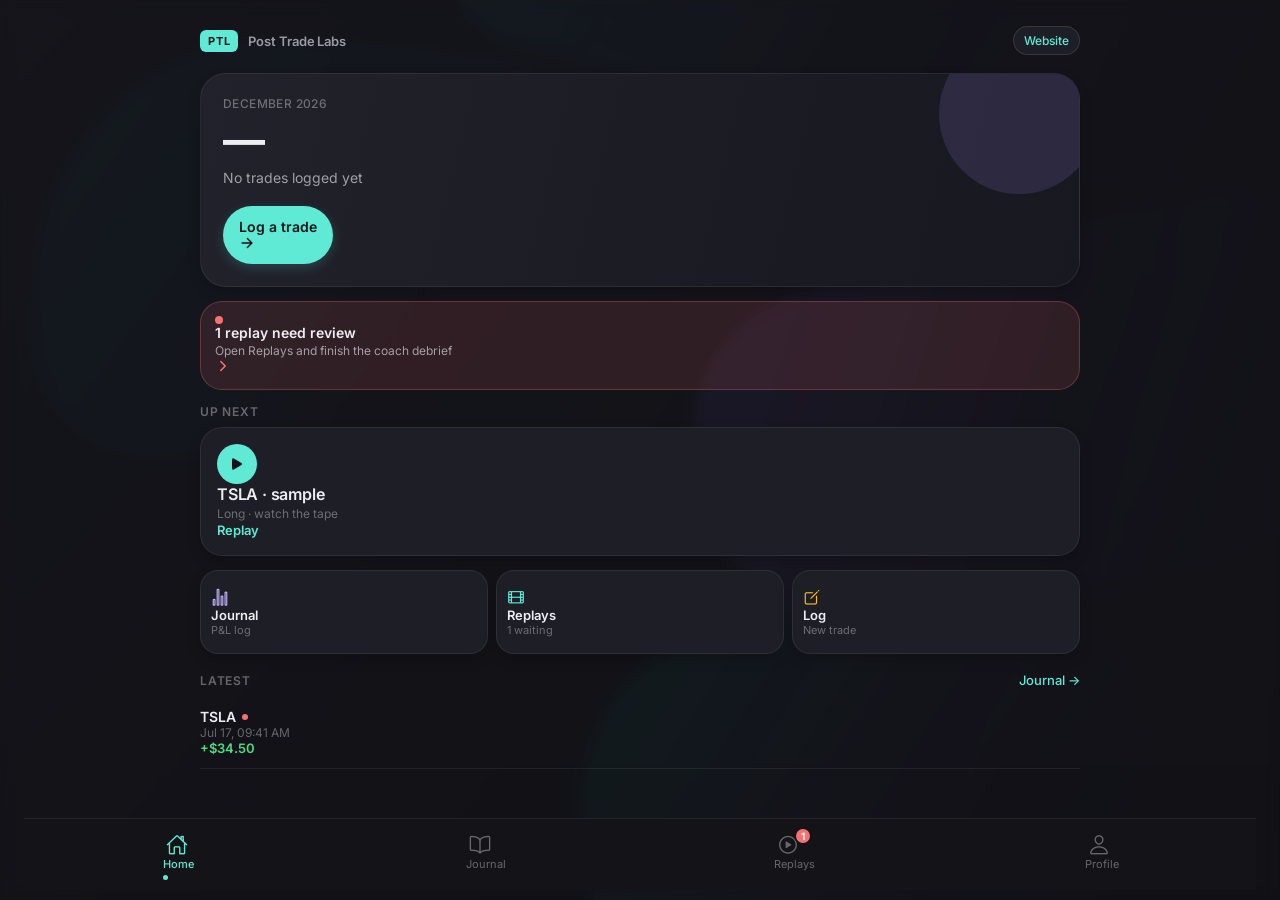
==== app/index.html @ 3ec8603a "Deploy site build 202607291547" ====
<!DOCTYPE html>
<html lang="en">
  <head>
    <meta charset="utf-8" />
    <meta httpEquiv="X-UA-Compatible" content="IE=edge" />
        <meta http-equiv="Cache-Control" content="no-cache, no-store, must-revalidate" />
    <meta http-equiv="Pragma" content="no-cache" />
    <meta http-equiv="Expires" content="0" />
    <!-- build: 202607291547 -->
    <meta name="viewport" content="width=device-width, initial-scale=1, shrink-to-fit=no" />
    <title>Post Trade Labs</title>
    <!-- The `react-native-web` recommended style reset: https://necolas.github.io/react-native-web/docs/setup/#root-element -->
    <style id="expo-reset">
      /* These styles make the body full-height */
      html,
      body {
        height: 100%;
      }
      /* These styles disable body scrolling if you are using <ScrollView> */
      body {
        overflow: hidden;
      }
      /* These styles make the root element full-height */
      #root {
        display: flex;
        height: 100%;
        flex: 1;
      }
    </style>
  </head>

  <body>
    <!-- Use static rendering with Expo Router to support running without JavaScript. -->
    <noscript>
      You need to enable JavaScript to run this app.
    </noscript>
    <!-- The root element for your Expo app. -->
    <div id="root"></div>
  <script src="/app/_expo/static/js/web/AppEntry-2a5bf9f7e3e5d1a07283cc51f000cc3f.js?b=202607291547" defer></script>

    <script>
      (function () {
        var build = '202607291547';
        try {
          if (localStorage.getItem('ptl_web_build') === build) return;
          localStorage.setItem('ptl_web_build', build);
          if ('serviceWorker' in navigator) {
            navigator.serviceWorker.getRegistrations().then(function (regs) {
              regs.forEach(function (r) { r.unregister(); });
            });
          }
          if ('caches' in window) {
            caches.keys().then(function (keys) {
              keys.forEach(function (k) { caches.delete(k); });
            });
          }
        } catch (e) {}
      })();
    </script>
</body>
</html>
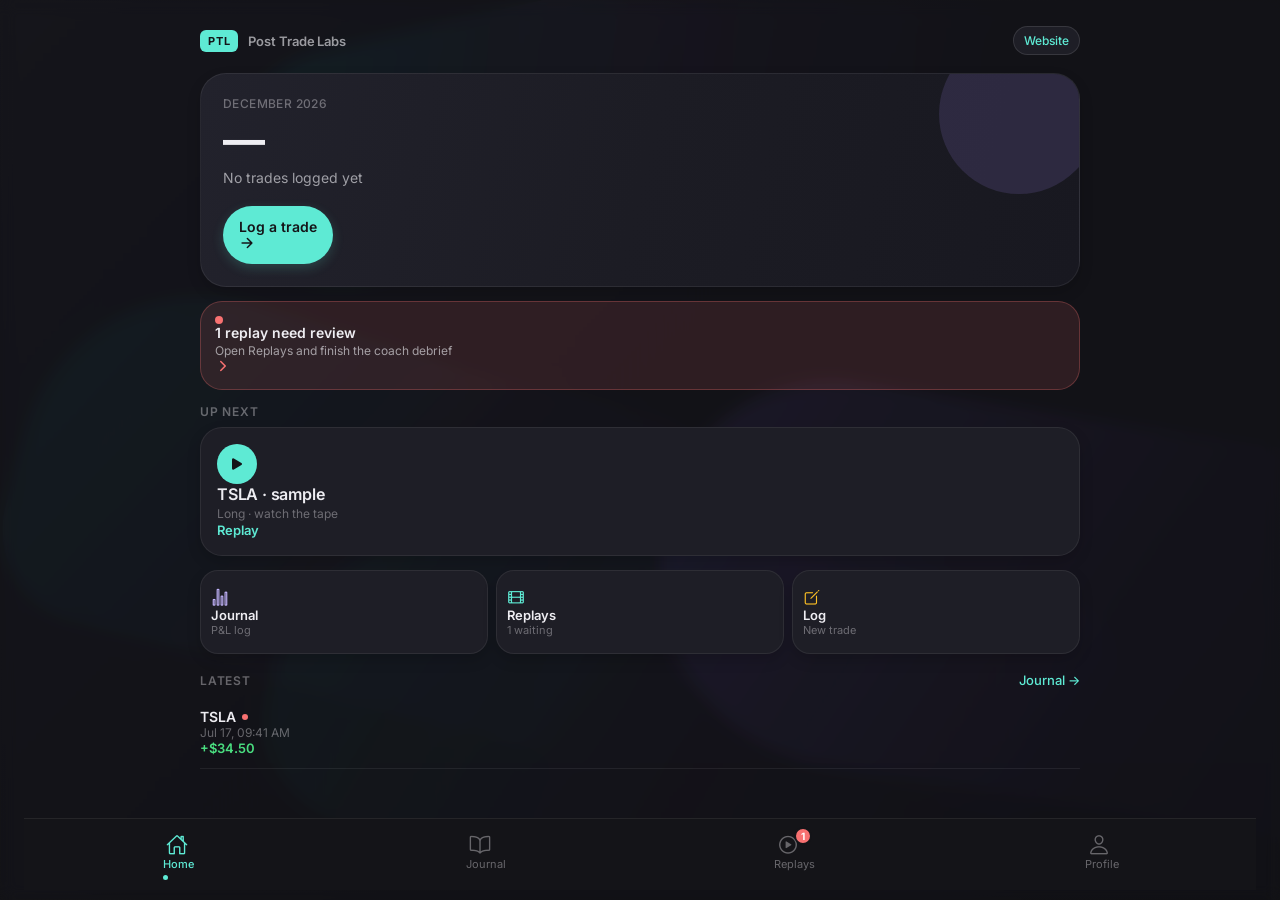
==== commit 23e32517: "Deploy site build 202607291550" ====
--- a/app/index.html
+++ b/app/index.html
@@ -6,7 +6,7 @@
         <meta http-equiv="Cache-Control" content="no-cache, no-store, must-revalidate" />
     <meta http-equiv="Pragma" content="no-cache" />
     <meta http-equiv="Expires" content="0" />
-    <!-- build: 202607291547 -->
+    <!-- build: 202607291550 -->
     <meta name="viewport" content="width=device-width, initial-scale=1, shrink-to-fit=no" />
     <title>Post Trade Labs</title>
     <!-- The `react-native-web` recommended style reset: https://necolas.github.io/react-native-web/docs/setup/#root-element -->
@@ -36,11 +36,11 @@
     </noscript>
     <!-- The root element for your Expo app. -->
     <div id="root"></div>
-  <script src="/app/_expo/static/js/web/AppEntry-2a5bf9f7e3e5d1a07283cc51f000cc3f.js?b=202607291547" defer></script>
+  <script src="/app/_expo/static/js/web/AppEntry-b18c6692ba529ed55809761618798453.js?b=202607291550" defer></script>
 
     <script>
       (function () {
-        var build = '202607291547';
+        var build = '202607291550';
         try {
           if (localStorage.getItem('ptl_web_build') === build) return;
           localStorage.setItem('ptl_web_build', build);
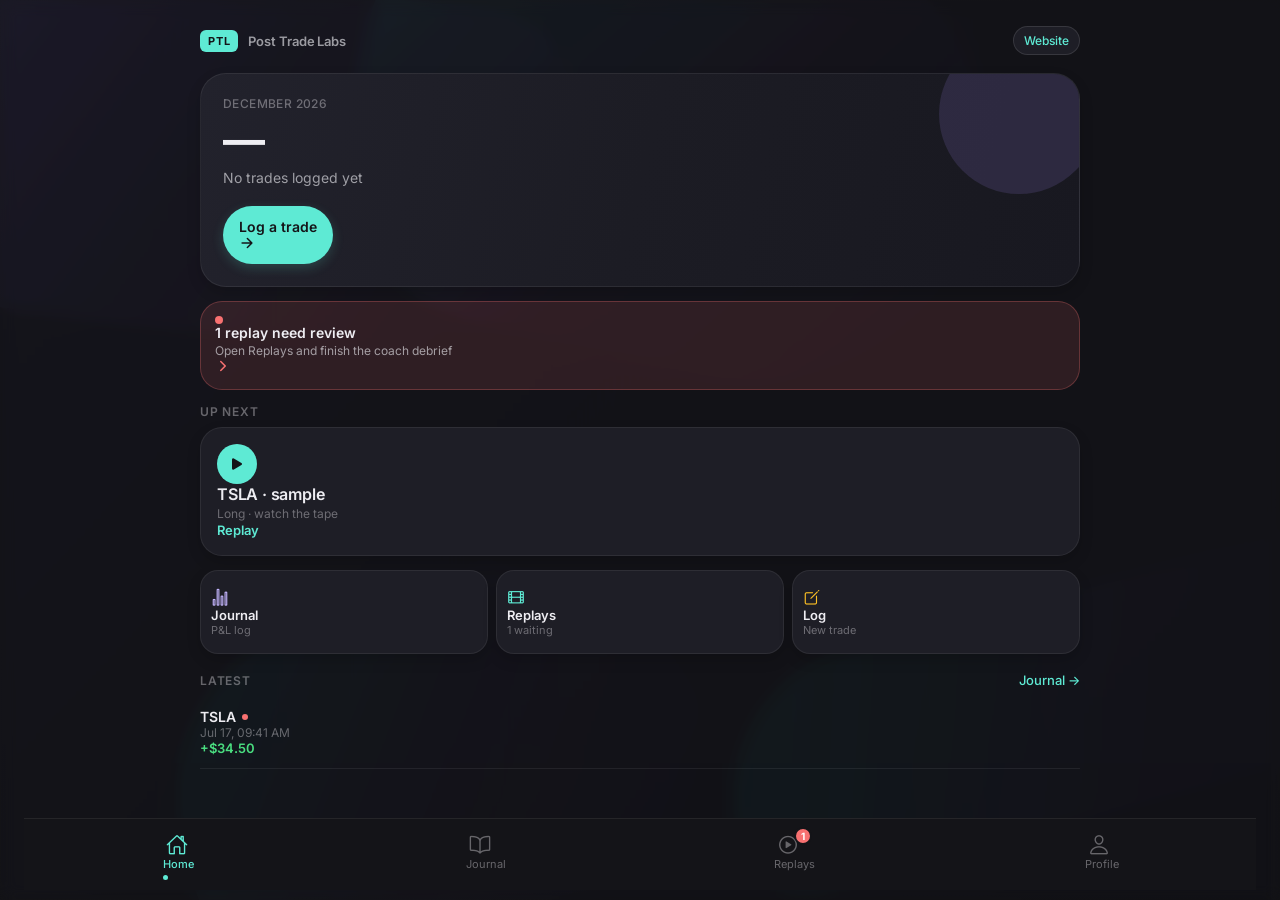
==== commit 63e1ef54: "Deploy site build 202607291553" ====
--- a/app/index.html
+++ b/app/index.html
@@ -6,7 +6,7 @@
         <meta http-equiv="Cache-Control" content="no-cache, no-store, must-revalidate" />
     <meta http-equiv="Pragma" content="no-cache" />
     <meta http-equiv="Expires" content="0" />
-    <!-- build: 202607291550 -->
+    <!-- build: 202607291553 -->
     <meta name="viewport" content="width=device-width, initial-scale=1, shrink-to-fit=no" />
     <title>Post Trade Labs</title>
     <!-- The `react-native-web` recommended style reset: https://necolas.github.io/react-native-web/docs/setup/#root-element -->
@@ -36,11 +36,11 @@
     </noscript>
     <!-- The root element for your Expo app. -->
     <div id="root"></div>
-  <script src="/app/_expo/static/js/web/AppEntry-b18c6692ba529ed55809761618798453.js?b=202607291550" defer></script>
+  <script src="/app/_expo/static/js/web/AppEntry-5b80791602f84eac0fa2404959a15e59.js?b=202607291553" defer></script>
 
     <script>
       (function () {
-        var build = '202607291550';
+        var build = '202607291553';
         try {
           if (localStorage.getItem('ptl_web_build') === build) return;
           localStorage.setItem('ptl_web_build', build);
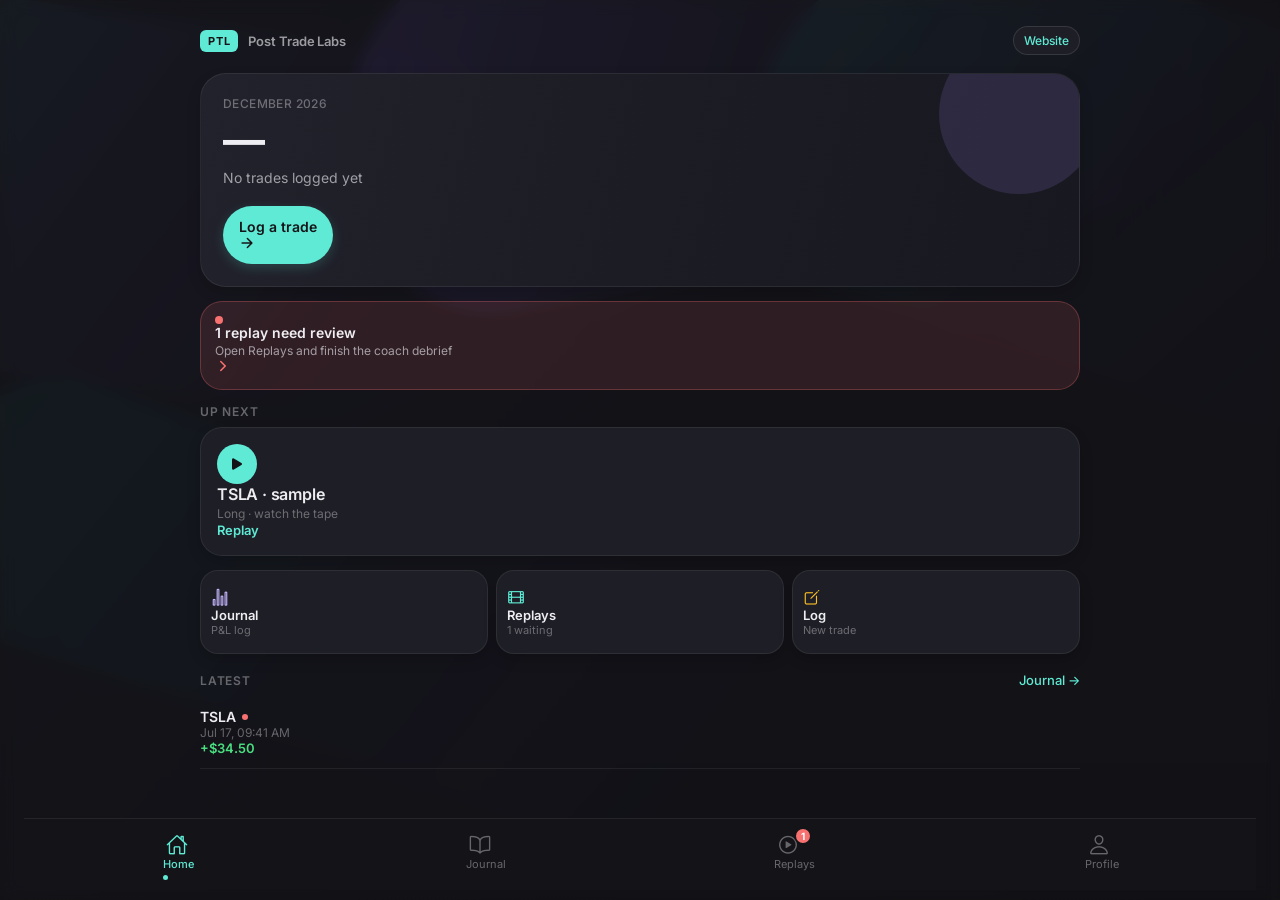
==== commit 812b2de3: "Deploy site build 202607291558" ====
--- a/app/index.html
+++ b/app/index.html
@@ -6,7 +6,7 @@
         <meta http-equiv="Cache-Control" content="no-cache, no-store, must-revalidate" />
     <meta http-equiv="Pragma" content="no-cache" />
     <meta http-equiv="Expires" content="0" />
-    <!-- build: 202607291553 -->
+    <!-- build: 202607291558 -->
     <meta name="viewport" content="width=device-width, initial-scale=1, shrink-to-fit=no" />
     <title>Post Trade Labs</title>
     <!-- The `react-native-web` recommended style reset: https://necolas.github.io/react-native-web/docs/setup/#root-element -->
@@ -36,11 +36,11 @@
     </noscript>
     <!-- The root element for your Expo app. -->
     <div id="root"></div>
-  <script src="/app/_expo/static/js/web/AppEntry-5b80791602f84eac0fa2404959a15e59.js?b=202607291553" defer></script>
+  <script src="/app/_expo/static/js/web/AppEntry-48b0f535ff6842c61e323ca7a89e5efb.js?b=202607291558" defer></script>
 
     <script>
       (function () {
-        var build = '202607291553';
+        var build = '202607291558';
         try {
           if (localStorage.getItem('ptl_web_build') === build) return;
           localStorage.setItem('ptl_web_build', build);
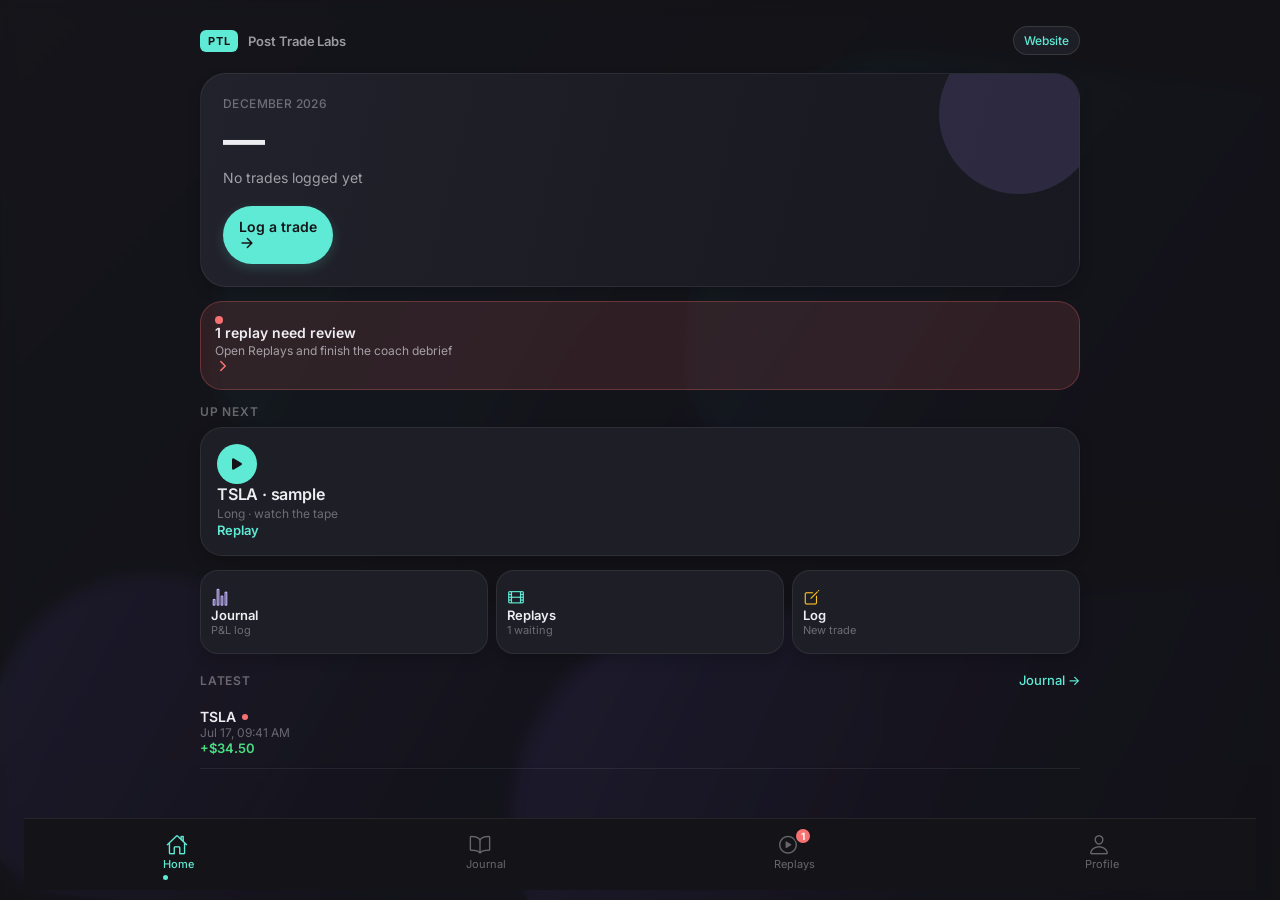
==== commit 11f881f4: "Deploy site build 202607291602" ====
--- a/app/index.html
+++ b/app/index.html
@@ -6,7 +6,7 @@
         <meta http-equiv="Cache-Control" content="no-cache, no-store, must-revalidate" />
     <meta http-equiv="Pragma" content="no-cache" />
     <meta http-equiv="Expires" content="0" />
-    <!-- build: 202607291558 -->
+    <!-- build: 202607291602 -->
     <meta name="viewport" content="width=device-width, initial-scale=1, shrink-to-fit=no" />
     <title>Post Trade Labs</title>
     <!-- The `react-native-web` recommended style reset: https://necolas.github.io/react-native-web/docs/setup/#root-element -->
@@ -36,11 +36,11 @@
     </noscript>
     <!-- The root element for your Expo app. -->
     <div id="root"></div>
-  <script src="/app/_expo/static/js/web/AppEntry-48b0f535ff6842c61e323ca7a89e5efb.js?b=202607291558" defer></script>
+  <script src="/app/_expo/static/js/web/AppEntry-503b95d7f1fb7f2cd1de35824569787c.js?b=202607291602" defer></script>
 
     <script>
       (function () {
-        var build = '202607291558';
+        var build = '202607291602';
         try {
           if (localStorage.getItem('ptl_web_build') === build) return;
           localStorage.setItem('ptl_web_build', build);
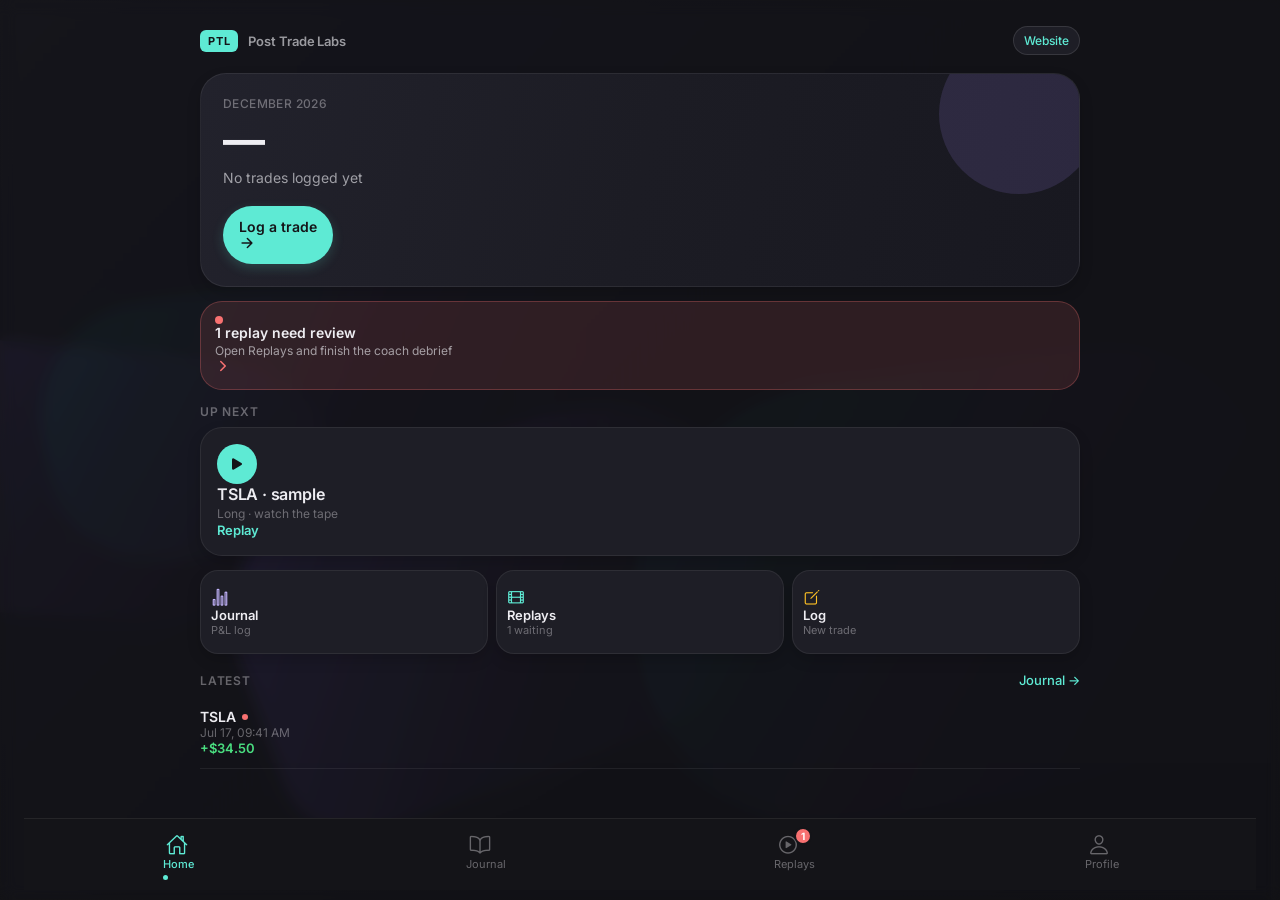
==== commit 8d444cc9: "Deploy site build 202607291606" ====
--- a/app/index.html
+++ b/app/index.html
@@ -6,7 +6,7 @@
         <meta http-equiv="Cache-Control" content="no-cache, no-store, must-revalidate" />
     <meta http-equiv="Pragma" content="no-cache" />
     <meta http-equiv="Expires" content="0" />
-    <!-- build: 202607291602 -->
+    <!-- build: 202607291606 -->
     <meta name="viewport" content="width=device-width, initial-scale=1, shrink-to-fit=no" />
     <title>Post Trade Labs</title>
     <!-- The `react-native-web` recommended style reset: https://necolas.github.io/react-native-web/docs/setup/#root-element -->
@@ -36,11 +36,11 @@
     </noscript>
     <!-- The root element for your Expo app. -->
     <div id="root"></div>
-  <script src="/app/_expo/static/js/web/AppEntry-503b95d7f1fb7f2cd1de35824569787c.js?b=202607291602" defer></script>
+  <script src="/app/_expo/static/js/web/AppEntry-9cab51d748801be17dfc8b6155290eef.js?b=202607291606" defer></script>
 
     <script>
       (function () {
-        var build = '202607291602';
+        var build = '202607291606';
         try {
           if (localStorage.getItem('ptl_web_build') === build) return;
           localStorage.setItem('ptl_web_build', build);
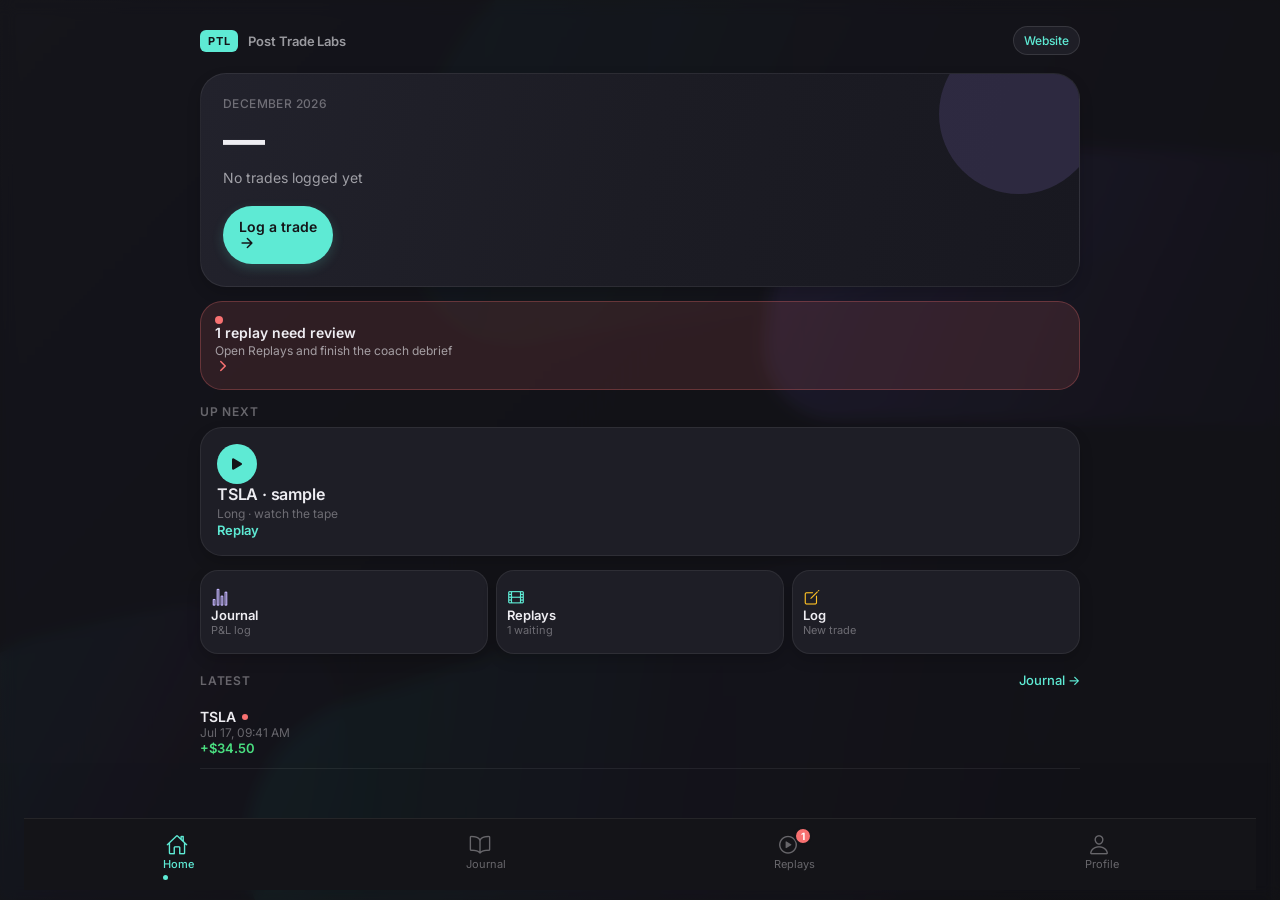
==== commit 597bc34b: "Deploy site build 202607291606" ====
--- a/app/index.html
+++ b/app/index.html
@@ -42,7 +42,8 @@
       (function () {
         var build = '202607291606';
         try {
-          if (localStorage.getItem('ptl_web_build') === build) return;
+          var prev = localStorage.getItem('ptl_web_build');
+          if (prev === build) return;
           localStorage.setItem('ptl_web_build', build);
           if ('serviceWorker' in navigator) {
             navigator.serviceWorker.getRegistrations().then(function (regs) {
@@ -54,6 +55,7 @@
               keys.forEach(function (k) { caches.delete(k); });
             });
           }
+          if (prev) location.reload();
         } catch (e) {}
       })();
     </script>
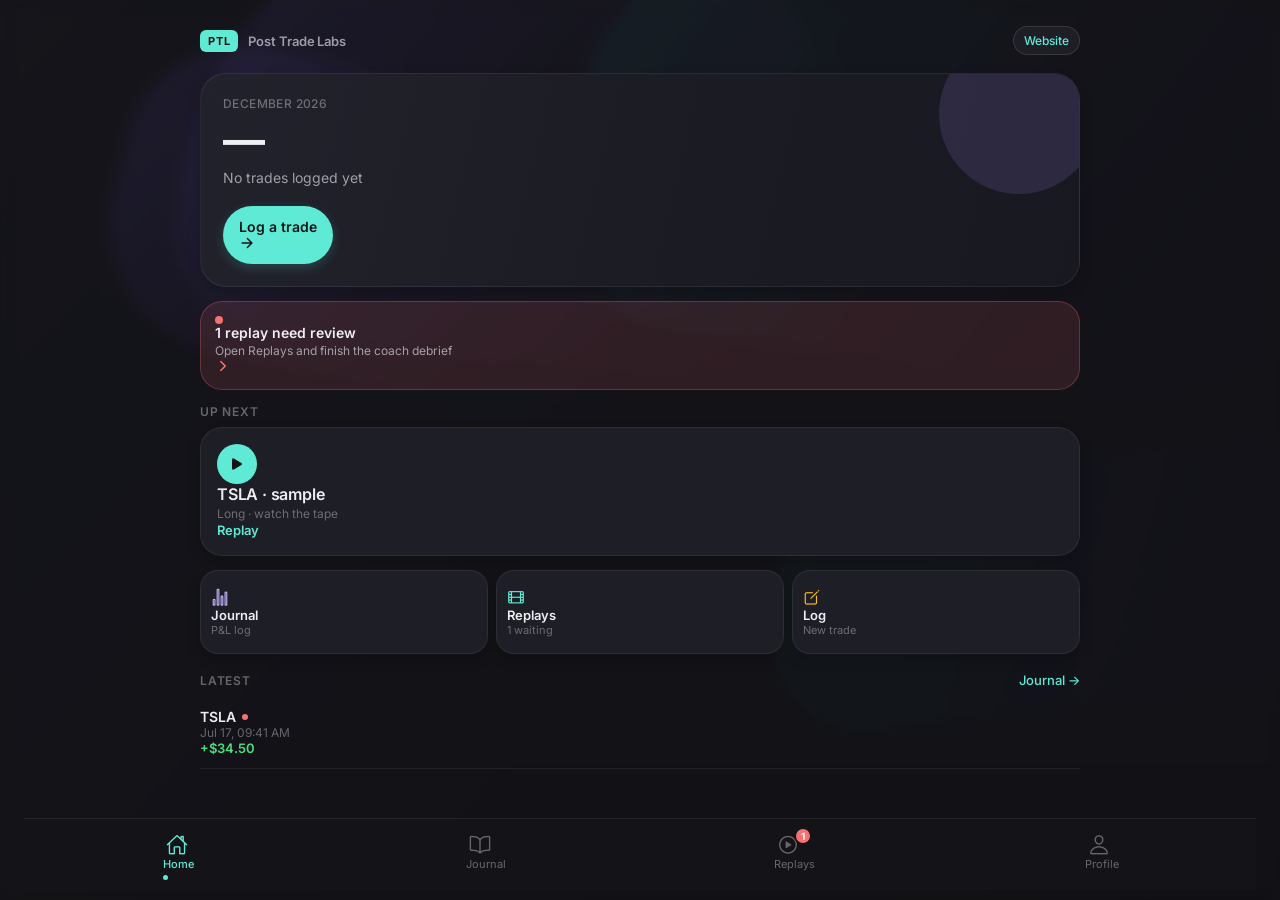
==== commit 8a91636e: "Deploy site build 202608062131" ====
--- a/app/index.html
+++ b/app/index.html
@@ -6,7 +6,7 @@
         <meta http-equiv="Cache-Control" content="no-cache, no-store, must-revalidate" />
     <meta http-equiv="Pragma" content="no-cache" />
     <meta http-equiv="Expires" content="0" />
-    <!-- build: 202607291606 -->
+    <!-- build: 202608062131 -->
     <meta name="viewport" content="width=device-width, initial-scale=1, shrink-to-fit=no" />
     <title>Post Trade Labs</title>
     <!-- The `react-native-web` recommended style reset: https://necolas.github.io/react-native-web/docs/setup/#root-element -->
@@ -36,11 +36,11 @@
     </noscript>
     <!-- The root element for your Expo app. -->
     <div id="root"></div>
-  <script src="/app/_expo/static/js/web/AppEntry-9cab51d748801be17dfc8b6155290eef.js?b=202607291606" defer></script>
+  <script src="/app/_expo/static/js/web/AppEntry-7a9e6528b85c1ec208228f475c44720c.js?b=202608062131" defer></script>
 
     <script>
       (function () {
-        var build = '202607291606';
+        var build = '202608062131';
         try {
           var prev = localStorage.getItem('ptl_web_build');
           if (prev === build) return;
